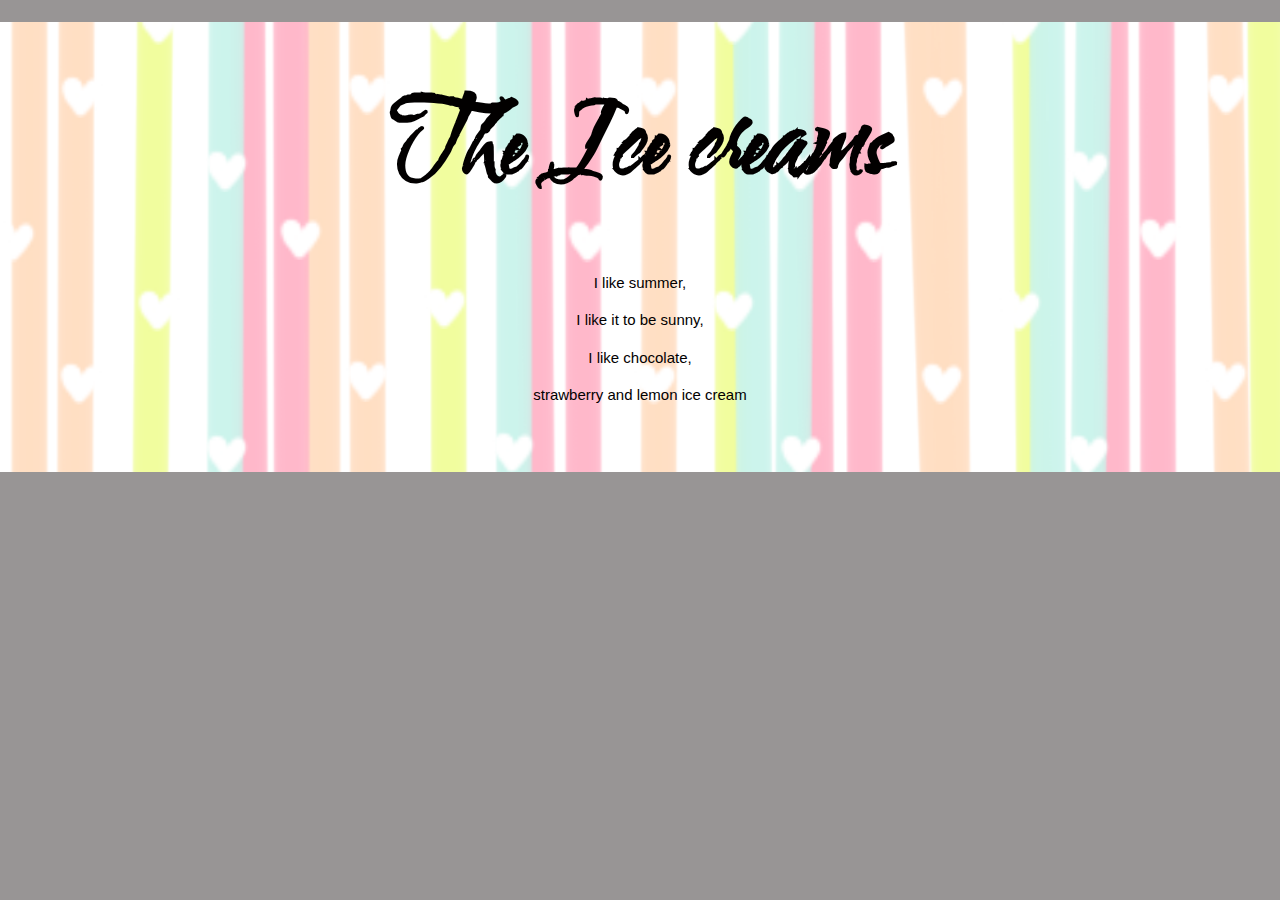
==== exercise2/index.html @ 6c70a51b "ya no se ni lo que modifique" ====
<!DOCTYPE html>
<html lang="en">

<head>
    <meta charset="UTF-8">
    <meta http-equiv="X-UA-Compatible" content="IE=edge">
    <meta name="viewport" content="width=device-width, initial-scale=1.0">
    <title>Los Helados</title>
    <link rel="preconnect" href="https://fonts.googleapis.com">
    <link rel="preconnect" href="https://fonts.googleapis.com">
    <link rel="preconnect" href="https://fonts.gstatic.com" crossorigin>
    <link href="https://fonts.googleapis.com/css2?family=Lobster&family=Water+Brush&display=swap" rel="stylesheet">
    <link rel="stylesheet" href="style.css">
</head>

<body>
    <header id="Headboard" class="grid">
        <div class="headpag"></div>
        <div class="contentwrap">
            <h1>The Ice creams</h1>
            <p>I like summer,</p>
            <p>I like it to be sunny,</p>
            <p> I like chocolate,</p>
            <p> strawberry and lemon ice cream</p>
        </div>
    </header>
    <main id="benefits" class="gallery">
        <h2>benefits of ice creams</h2>
        

    </main>

</body>

</html>
---- exercise2/style.css ----
body {
    margin: 0;
    font-family: Cambria, Cochin, Georgia, Times, 'Times New Roman', serif;
    background: rgb(152, 149, 149);
    color: rgb(5, 0, 0);
    font-size: 1.1em;
    line-height: 1.5;
    text-align: center;
}

header{
    position: absolute;
    background: rgb(0, 0, 0) url(img/imagencabecera.jpeg);
    background-position: center;
    background-repeat: no-repeat;
    background-size: cover;
    width: 100%;
    height: 450px;
}
h1 {
    display: block;
    font-size: 2em;
    margin-block-start: 0.67em;
    margin-block-end: 0.67em;
    margin-inline-start: 0px;
    margin-inline-end: 0px;
    font-weight: bold;
}

#Headboard {
    background-position-x: -20%;
    font-family:  'Water Brush', cursive;
    min-height: 450px;
    color: #020000;
    text-align: center;
    padding: auto;
  }
  h1{
      font-size:xx-large;
      font-size: 100px;
      margin: 50px;
      padding: 0%;
  }
  
  p {
      font-family: 'Franklin Gothic Medium', 'Arial Narrow', Arial, sans-serif;
      font-size:xx-large;
      font-size: 15px;
  }
  table{
      border-color: #020000;
  }
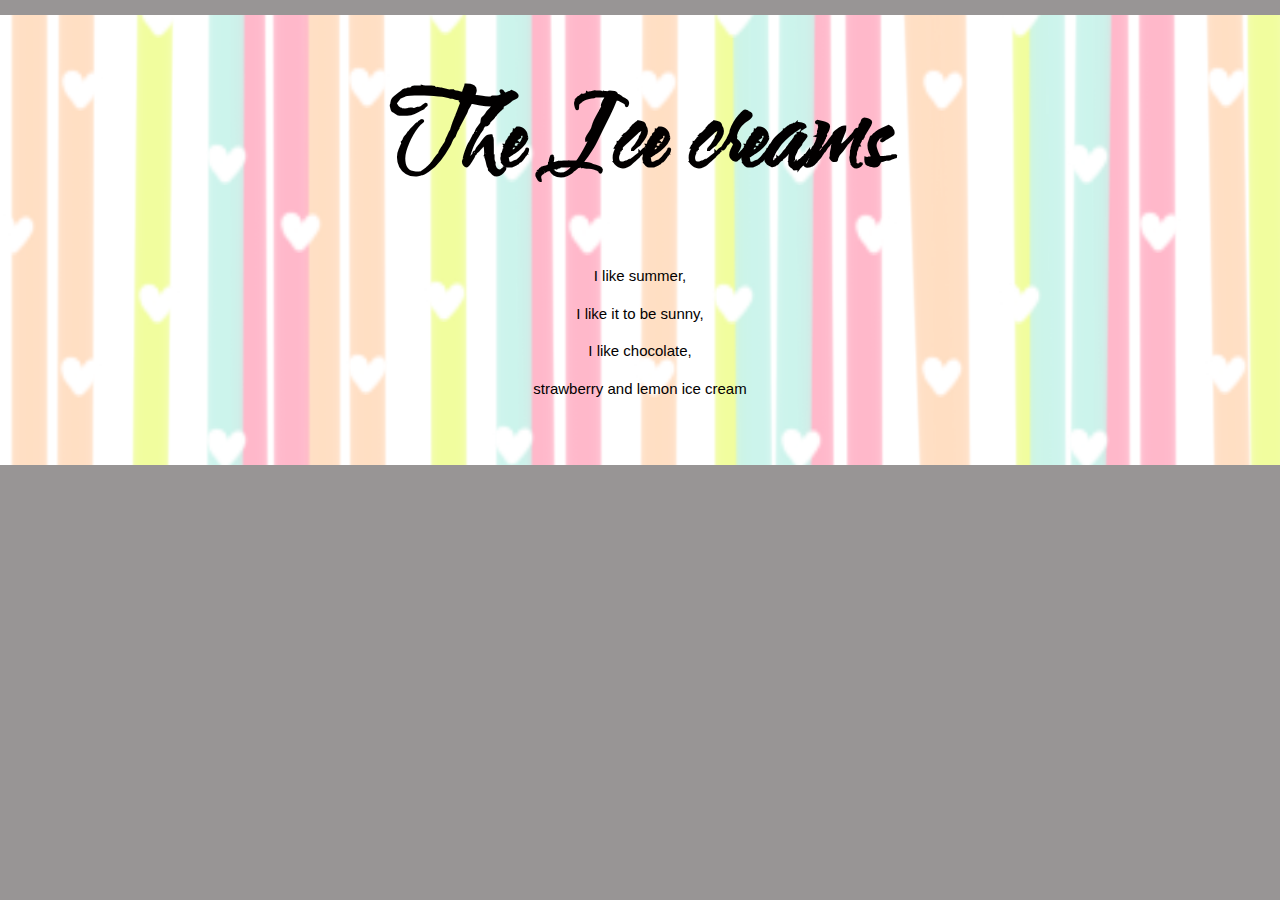
==== commit 85032570: "agrega div row" ====
--- a/exercise2/index.html
+++ b/exercise2/index.html
@@ -24,11 +24,16 @@
             <p> strawberry and lemon ice cream</p>
         </div>
     </header>
-    <main id="benefits" class="gallery">
-        <h2>benefits of ice creams</h2>
+    <div class="content">
+
+        <p> 
+            kgksdjñlkdf<jñaksdçñalfll 
+        </p>
         
+           </div>
 
-    </main>
+
+  
 
 </body>
 
--- a/exercise2/style.css
+++ b/exercise2/style.css
@@ -47,8 +47,11 @@
       font-size:xx-large;
       font-size: 15px;
   }
-  table{
-      border-color: #020000;
-  }
 
-  +    /* Section A */
+
+    #section-a {
+        background: #e32828;
+        color: #333;
+        padding-bottom: 2em;
+      }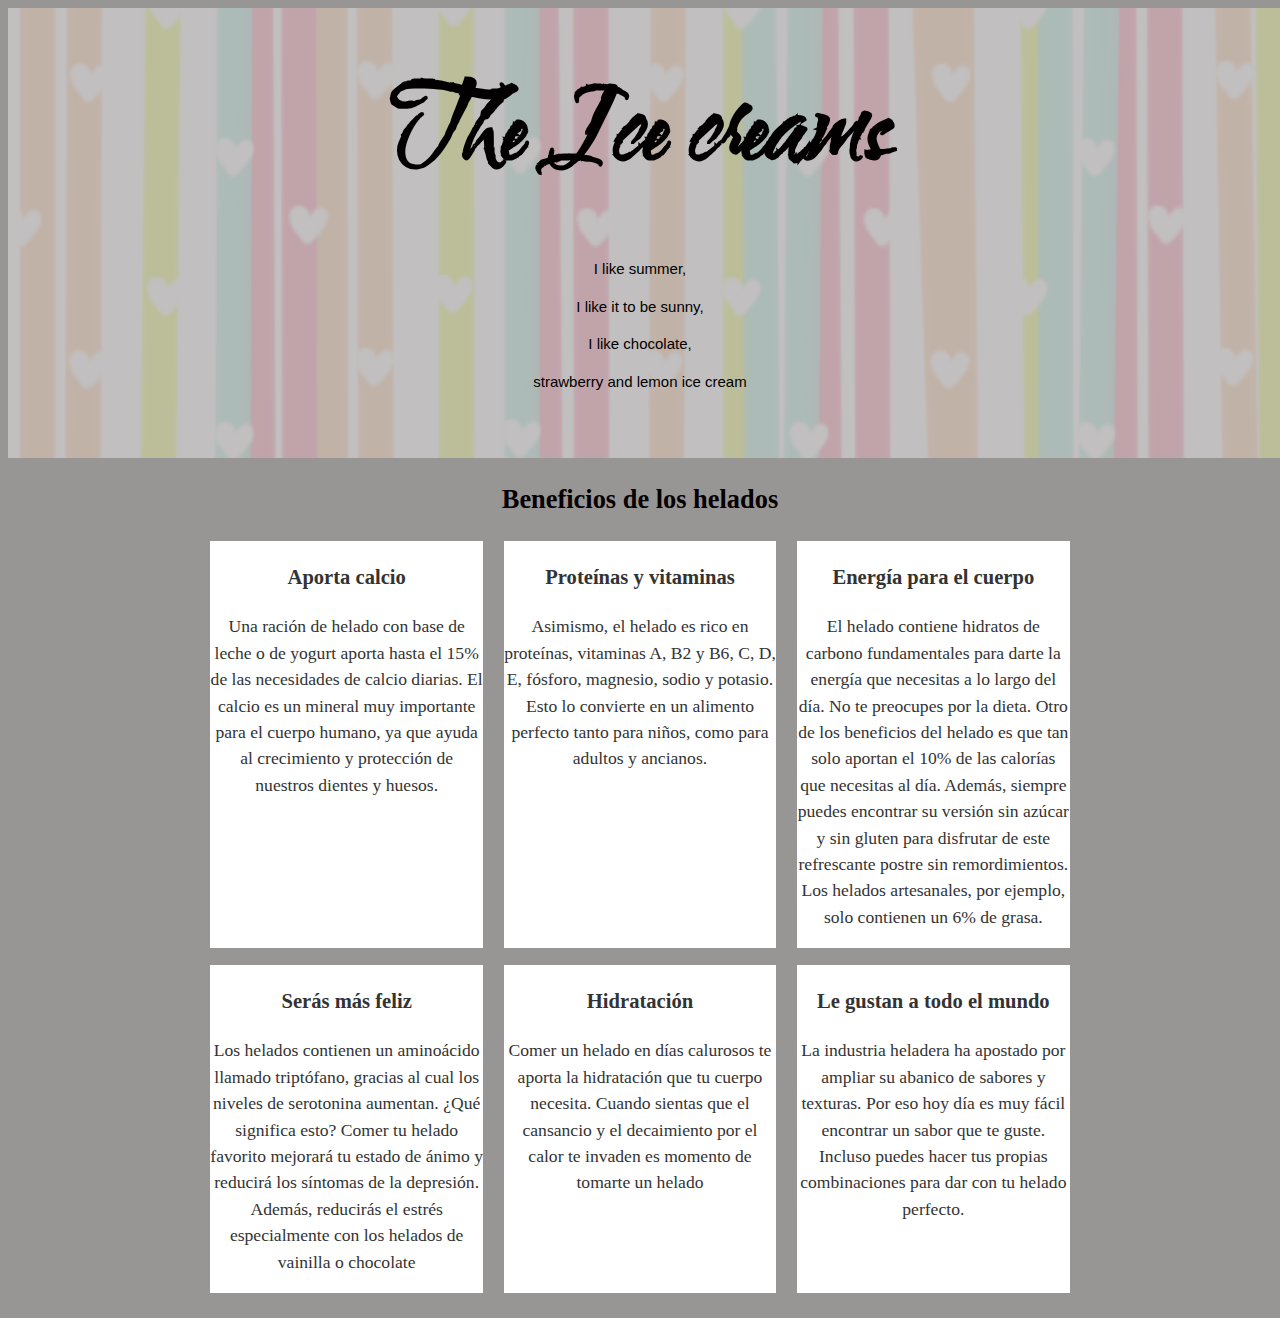
==== commit 475470e6: "agragados los textos de la seccion a" ====
--- a/exercise2/index.html
+++ b/exercise2/index.html
@@ -24,16 +24,99 @@
             <p> strawberry and lemon ice cream</p>
         </div>
     </header>
-    <div class="content">
 
-        <p> 
-            kgksdjñlkdf<jñaksdçñalfll 
-        </p>
-        
-           </div>
+    <main id="main">
+        <section class="grid" id="section-b">
+            <div class="contentwrap">
+                <h2 id="dos">Beneficios de los helados</h2>
+
+                <div>
+                    <ul>
+                        <li>
+                            <div>
+                                <!--falta imagen-->
+                                <img alt="">
+                                <div class="card-content">
+                                    <h3 class="card-title">Aporta calcio</h3>
+                                     <p>Una ración de helado con base de leche o de yogurt aporta hasta el 15% de las necesidades de calcio diarias. El calcio es un mineral muy importante para el cuerpo humano, ya que ayuda al crecimiento y protección de nuestros dientes y huesos. </p>
+                                </div>
+                            </div>
+                        </li>
+                        <li>
+                            <div>
+                                <!--falta imagen-->
+                                <img alt="">
+                                <div class="card-content">
+                                    <h3 class="card-title">Proteínas y vitaminas</h3>
+                                     <p>Asimismo, el helado es rico en proteínas, vitaminas A, B2 y B6, C, D, E, fósforo, magnesio, sodio y potasio. Esto lo convierte en un alimento perfecto tanto para niños, como para adultos y ancianos.</p>
+                                </div>
+                            </div>
+                        </li>
+                        <li>
+                            <div class="card">
+                                <!--falta imagen-->
+                                <img alt="">
+                                <div class="card-content">
+                                    <h3 class="card-title">Energía para el cuerpo</h3>
+                                    <p>El helado contiene hidratos de carbono fundamentales para darte la energía que necesitas a lo largo del día. No te preocupes por la dieta. Otro de los beneficios del helado es que tan solo aportan el 10% de las calorías que necesitas al día. Además, siempre puedes encontrar su versión sin azúcar y sin gluten para disfrutar de este refrescante postre sin remordimientos. Los helados artesanales, por ejemplo, solo contienen un 6% de grasa. </p>
+                                </div>
+                            </div>
+                        </li>
+
+                    </ul>
+
+                </div>
+            </div>
+
+        </section>
+
+        <section class="grid" id="section-a">
+            <div class="contentwrap">
+                <div>
+                    <ul>
+                        <li>
+                            <div>
+                                <!--falta imagen-->
+                                <img alt="">
+                                <div class="card-content">
+                                    <h3 class="card-title">Serás más feliz</h3>
+                                    <p>Los helados contienen un aminoácido llamado triptófano, gracias al cual los niveles de serotonina aumentan. ¿Qué significa esto? Comer tu helado favorito mejorará tu estado de ánimo y reducirá los síntomas de la depresión. Además, reducirás el estrés especialmente con los helados de vainilla o chocolate</p>
+                                </div>
+                            </div>
+                        </li>
+                        <li>
+                            <div>
+                                <!--falta imagen-->
+                                <img alt="">
+                                <div class="card-content">
+                                    <h3 class="card-title">Hidratación</h3>
+                                    <p>Comer un helado en días calurosos te aporta la hidratación que tu cuerpo necesita. Cuando sientas que el cansancio y el decaimiento por el calor te invaden es momento de tomarte un helado</p>
+                                </div>
+                            </div>
+                        </li>
+                        <li>
+                            <div class="card">
+                                <!--falta imagen-->
+                                <img alt="">
+                                <div class="card-content">
+                                    <h3 class="card-title">Le gustan a todo el mundo</h3>
+                                    <p>La industria heladera ha apostado por ampliar su abanico de sabores y texturas. Por eso hoy día es muy fácil encontrar un sabor que te guste. Incluso puedes hacer tus propias combinaciones para dar con tu helado perfecto.</p>
+                                </div>
+                            </div>
+                        </li>
+
+                    </ul>
+
+                </div>
+            </div>
+
+        </section>
 
 
-  
+    </main>
+
+
+
 
 </body>
 
--- a/exercise2/style.css
+++ b/exercise2/style.css
@@ -1,5 +1,4 @@
 body {
-    margin: 0;
     font-family: Cambria, Cochin, Georgia, Times, 'Times New Roman', serif;
     background: rgb(152, 149, 149);
     color: rgb(5, 0, 0);
@@ -8,23 +7,28 @@
     text-align: center;
 }
 
-header{
+#Headboard .headpag {
     position: absolute;
-    background: rgb(0, 0, 0) url(img/imagencabecera.jpeg);
+    background: #333 url(img/imagencabecera.jpeg);
     background-position: center;
     background-repeat: no-repeat;
     background-size: cover;
     width: 100%;
     height: 450px;
+    z-index: -1;
+    opacity: 0.4;
 }
+
 h1 {
     display: block;
-    font-size: 2em;
     margin-block-start: 0.67em;
     margin-block-end: 0.67em;
     margin-inline-start: 0px;
     margin-inline-end: 0px;
     font-weight: bold;
+    font-size: 100px;
+    margin: 50px;
+    padding: 0%;
 }
 
 #Headboard {
@@ -34,24 +38,50 @@
     color: #020000;
     text-align: center;
     padding: auto;
-  }
-  h1{
-      font-size:xx-large;
-      font-size: 100px;
-      margin: 50px;
-      padding: 0%;
-  }
+}
   
-  p {
-      font-family: 'Franklin Gothic Medium', 'Arial Narrow', Arial, sans-serif;
-      font-size:xx-large;
-      font-size: 15px;
-  }
+#Headboard p {
+    font-family: 'Franklin Gothic Medium', 'Arial Narrow', Arial, sans-serif;
+    font-size:xx-large;
+    font-size: 15px;
+}
 
-    /* Section A */
+table {
+    border: #020000;
+}
 
-    #section-a {
-        background: #e32828;
-        color: #333;
-        padding-bottom: 2em;
-      }+.grid {
+    display: grid;
+    grid-template-columns: 1fr repeat(2, minmax(auto, 25em)) 1fr;
+}
+
+.contentwrap {
+    grid-column: 2/4;
+    grid-column-start: 2;
+    grid-column-end: 4;
+}
+
+main {
+    display: block;
+}
+
+img {
+    display: block;
+    width: 100%;
+    height: auto;
+}
+
+li {
+    margin-bottom: 1em;
+    background: #fff;
+    color: #333;
+    width: 31%;
+}
+
+ul {
+    list-style: none;
+    margin: 0;
+    padding: 0;
+    display: flex;
+    justify-content: space-around;
+}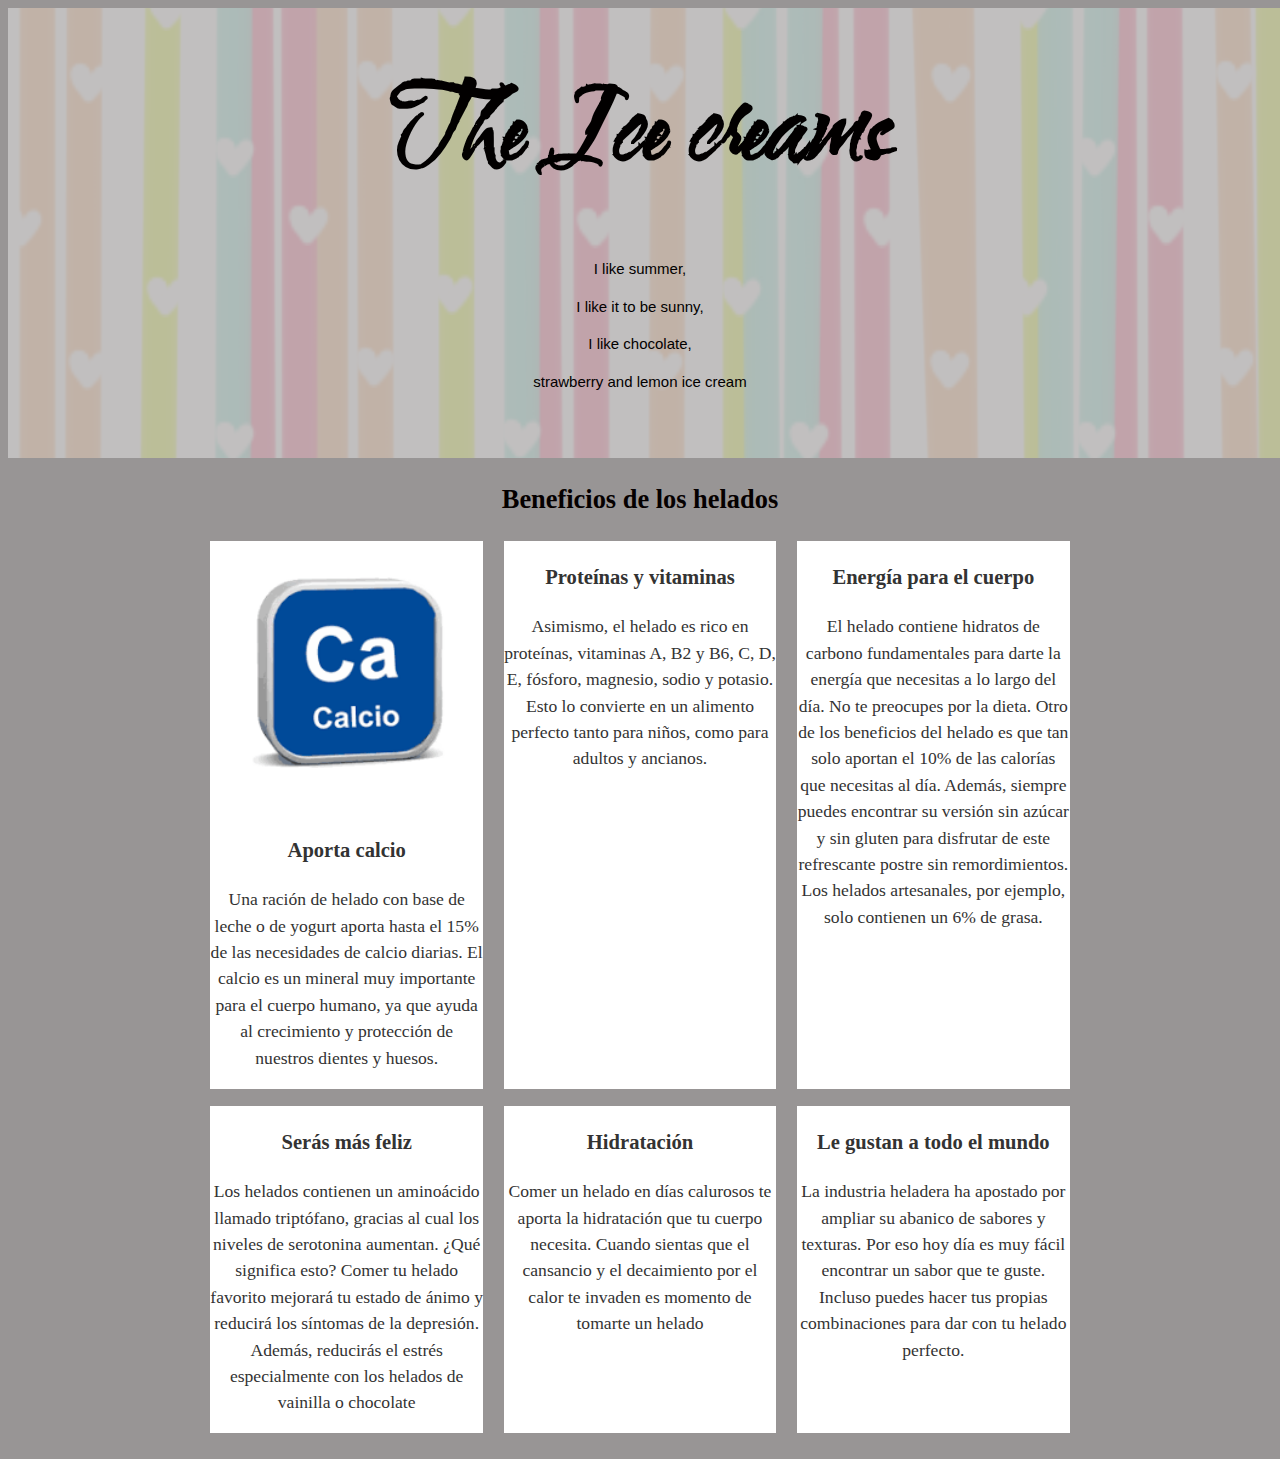
==== commit 5e1b12cb: "comoque la omagenes en el repositorio" ====
--- a/exercise2/index.html
+++ b/exercise2/index.html
@@ -35,7 +35,7 @@
                         <li>
                             <div>
                                 <!--falta imagen-->
-                                <img alt="">
+                                <img src="img/calcio.png" alt="Logo del calcio de la tabala periodica">
                                 <div class="card-content">
                                     <h3 class="card-title">Aporta calcio</h3>
                                      <p>Una ración de helado con base de leche o de yogurt aporta hasta el 15% de las necesidades de calcio diarias. El calcio es un mineral muy importante para el cuerpo humano, ya que ayuda al crecimiento y protección de nuestros dientes y huesos. </p>
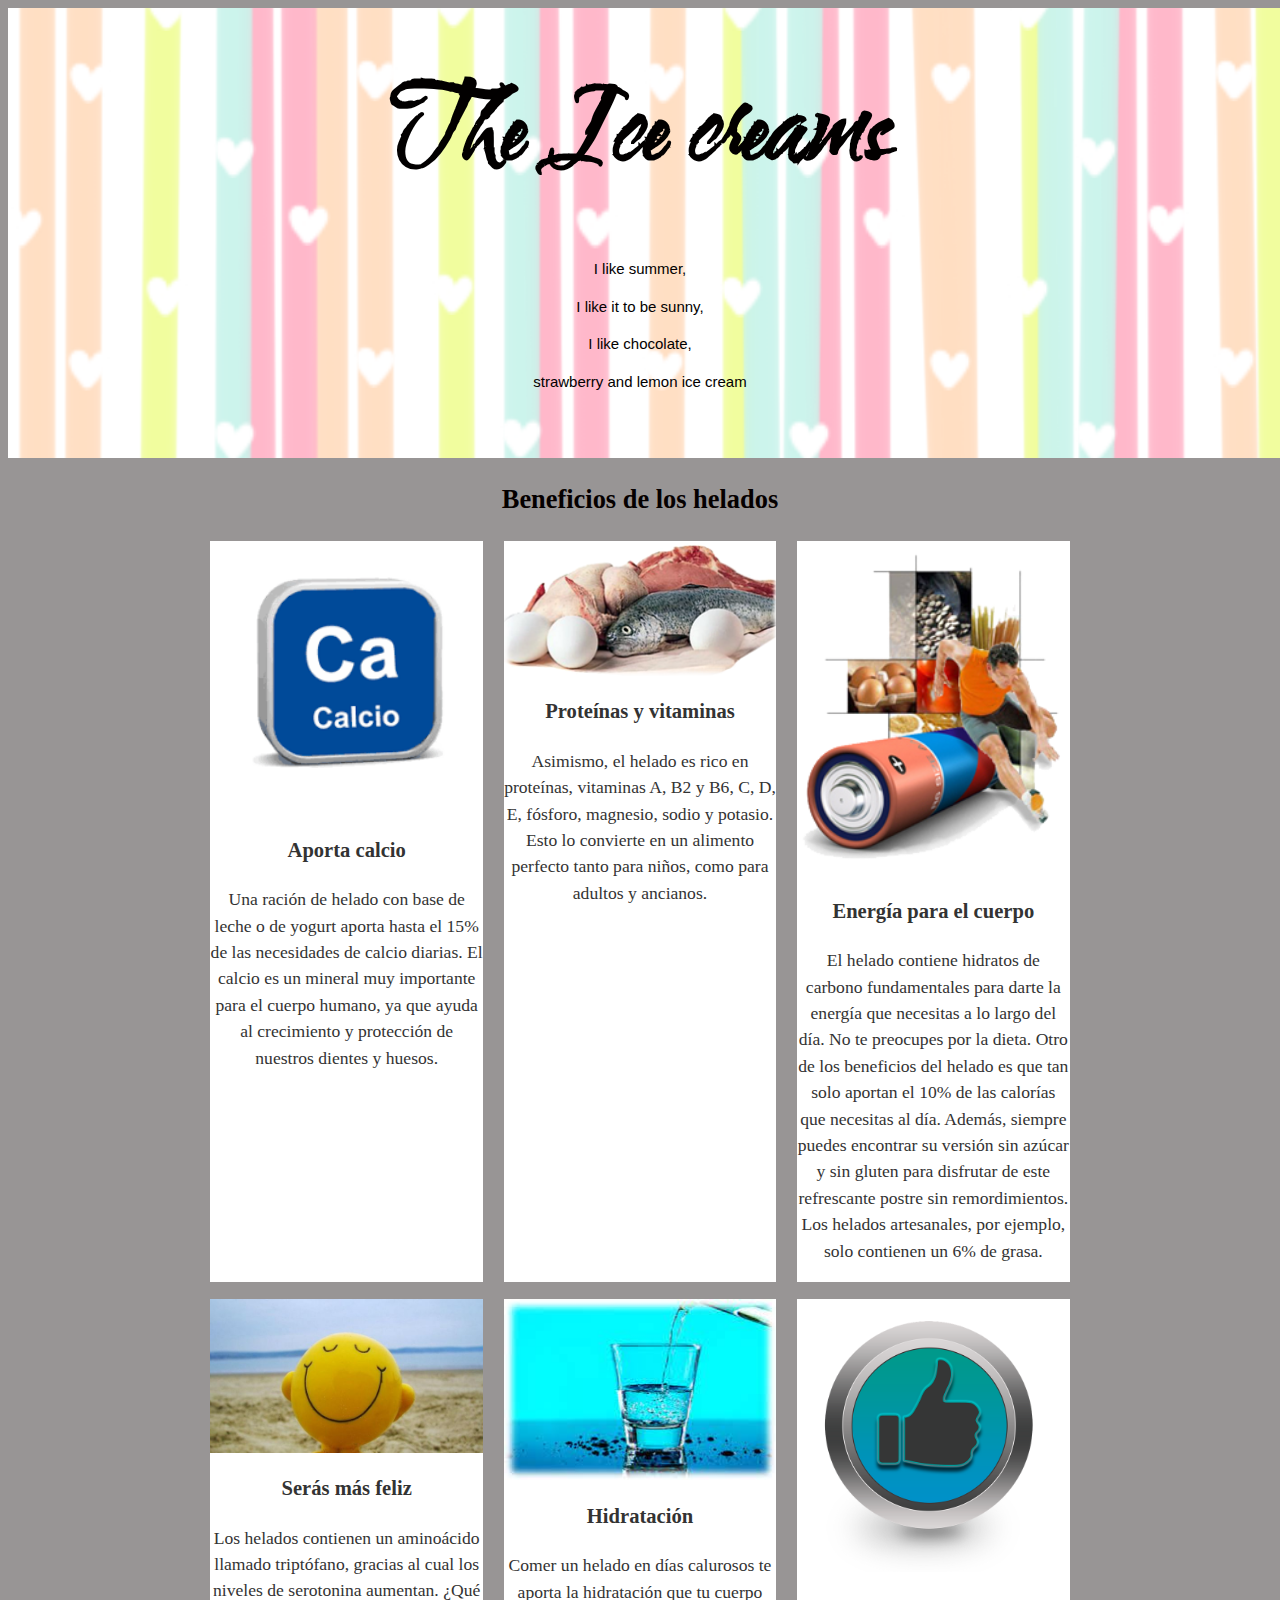
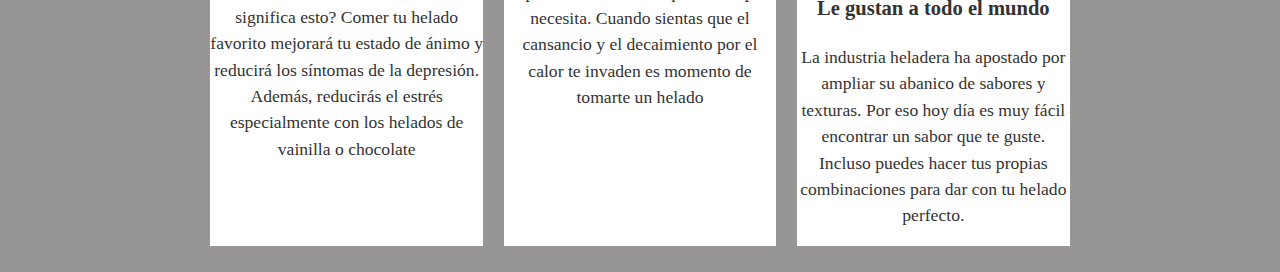
==== commit 163f9fc8: "agrgar imagenes de la seccion a" ====
--- a/exercise2/index.html
+++ b/exercise2/index.html
@@ -34,7 +34,6 @@
                     <ul>
                         <li>
                             <div>
-                                <!--falta imagen-->
                                 <img src="img/calcio.png" alt="Logo del calcio de la tabala periodica">
                                 <div class="card-content">
                                     <h3 class="card-title">Aporta calcio</h3>
@@ -44,8 +43,7 @@
                         </li>
                         <li>
                             <div>
-                                <!--falta imagen-->
-                                <img alt="">
+                                <img src="img/proteinas.png" alt="proteinas carne, pollo y pescado">
                                 <div class="card-content">
                                     <h3 class="card-title">Proteínas y vitaminas</h3>
                                      <p>Asimismo, el helado es rico en proteínas, vitaminas A, B2 y B6, C, D, E, fósforo, magnesio, sodio y potasio. Esto lo convierte en un alimento perfecto tanto para niños, como para adultos y ancianos.</p>
@@ -54,8 +52,7 @@
                         </li>
                         <li>
                             <div class="card">
-                                <!--falta imagen-->
-                                <img alt="">
+                                <img src="img/energia.png" alt="persona con una bateria">
                                 <div class="card-content">
                                     <h3 class="card-title">Energía para el cuerpo</h3>
                                     <p>El helado contiene hidratos de carbono fundamentales para darte la energía que necesitas a lo largo del día. No te preocupes por la dieta. Otro de los beneficios del helado es que tan solo aportan el 10% de las calorías que necesitas al día. Además, siempre puedes encontrar su versión sin azúcar y sin gluten para disfrutar de este refrescante postre sin remordimientos. Los helados artesanales, por ejemplo, solo contienen un 6% de grasa. </p>
@@ -76,8 +73,7 @@
                     <ul>
                         <li>
                             <div>
-                                <!--falta imagen-->
-                                <img alt="">
+                                <img src="img/serfeliz.jpeg" alt="emogi de cara feliz">
                                 <div class="card-content">
                                     <h3 class="card-title">Serás más feliz</h3>
                                     <p>Los helados contienen un aminoácido llamado triptófano, gracias al cual los niveles de serotonina aumentan. ¿Qué significa esto? Comer tu helado favorito mejorará tu estado de ánimo y reducirá los síntomas de la depresión. Además, reducirás el estrés especialmente con los helados de vainilla o chocolate</p>
@@ -86,8 +82,7 @@
                         </li>
                         <li>
                             <div>
-                                <!--falta imagen-->
-                                <img alt="">
+                                <img src="img/hidratacion.jpeg" alt="vaso con agua">
                                 <div class="card-content">
                                     <h3 class="card-title">Hidratación</h3>
                                     <p>Comer un helado en días calurosos te aporta la hidratación que tu cuerpo necesita. Cuando sientas que el cansancio y el decaimiento por el calor te invaden es momento de tomarte un helado</p>
@@ -96,8 +91,7 @@
                         </li>
                         <li>
                             <div class="card">
-                                <!--falta imagen-->
-                                <img alt="">
+                                <img src="img/me gusta.png" alt="">
                                 <div class="card-content">
                                     <h3 class="card-title">Le gustan a todo el mundo</h3>
                                     <p>La industria heladera ha apostado por ampliar su abanico de sabores y texturas. Por eso hoy día es muy fácil encontrar un sabor que te guste. Incluso puedes hacer tus propias combinaciones para dar con tu helado perfecto.</p>
--- a/exercise2/style.css
+++ b/exercise2/style.css
@@ -16,7 +16,6 @@
     width: 100%;
     height: 450px;
     z-index: -1;
-    opacity: 0.4;
 }
 
 h1 {
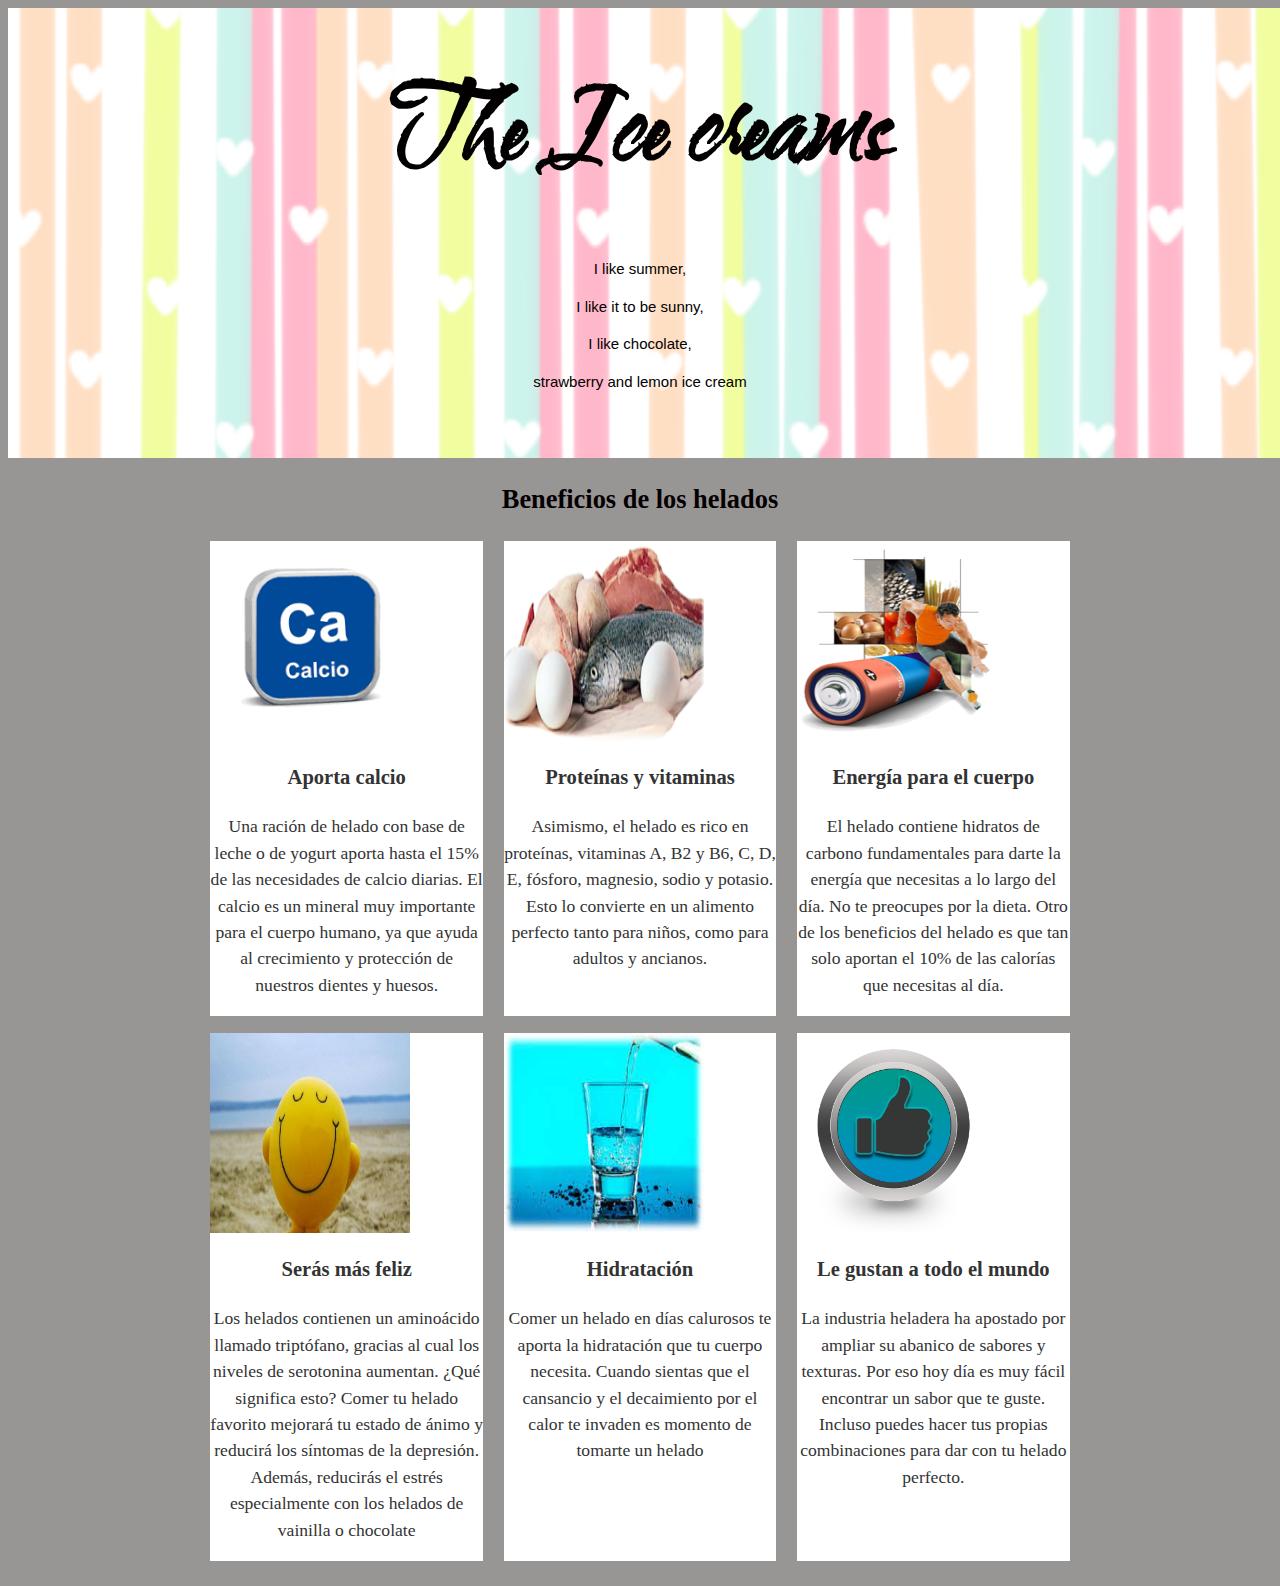
==== commit b762072b: "se agregaro y ajustaron imagenes" ====
--- a/exercise2/index.html
+++ b/exercise2/index.html
@@ -55,7 +55,7 @@
                                 <img src="img/energia.png" alt="persona con una bateria">
                                 <div class="card-content">
                                     <h3 class="card-title">Energía para el cuerpo</h3>
-                                    <p>El helado contiene hidratos de carbono fundamentales para darte la energía que necesitas a lo largo del día. No te preocupes por la dieta. Otro de los beneficios del helado es que tan solo aportan el 10% de las calorías que necesitas al día. Además, siempre puedes encontrar su versión sin azúcar y sin gluten para disfrutar de este refrescante postre sin remordimientos. Los helados artesanales, por ejemplo, solo contienen un 6% de grasa. </p>
+                                    <p>El helado contiene hidratos de carbono fundamentales para darte la energía que necesitas a lo largo del día. No te preocupes por la dieta. Otro de los beneficios del helado es que tan solo aportan el 10% de las calorías que necesitas al día. </p>
                                 </div>
                             </div>
                         </li>
@@ -91,7 +91,7 @@
                         </li>
                         <li>
                             <div class="card">
-                                <img src="img/me gusta.png" alt="">
+                                <img src="img/me gusta.png" alt="una mano con pulgar arriba">
                                 <div class="card-content">
                                     <h3 class="card-title">Le gustan a todo el mundo</h3>
                                     <p>La industria heladera ha apostado por ampliar su abanico de sabores y texturas. Por eso hoy día es muy fácil encontrar un sabor que te guste. Incluso puedes hacer tus propias combinaciones para dar con tu helado perfecto.</p>
--- a/exercise2/style.css
+++ b/exercise2/style.css
@@ -65,9 +65,10 @@
 }
 
 img {
+    background-position-x: center;
     display: block;
-    width: 100%;
-    height: auto;
+    width: 200px;
+    height: 200px;
 }
 
 li {
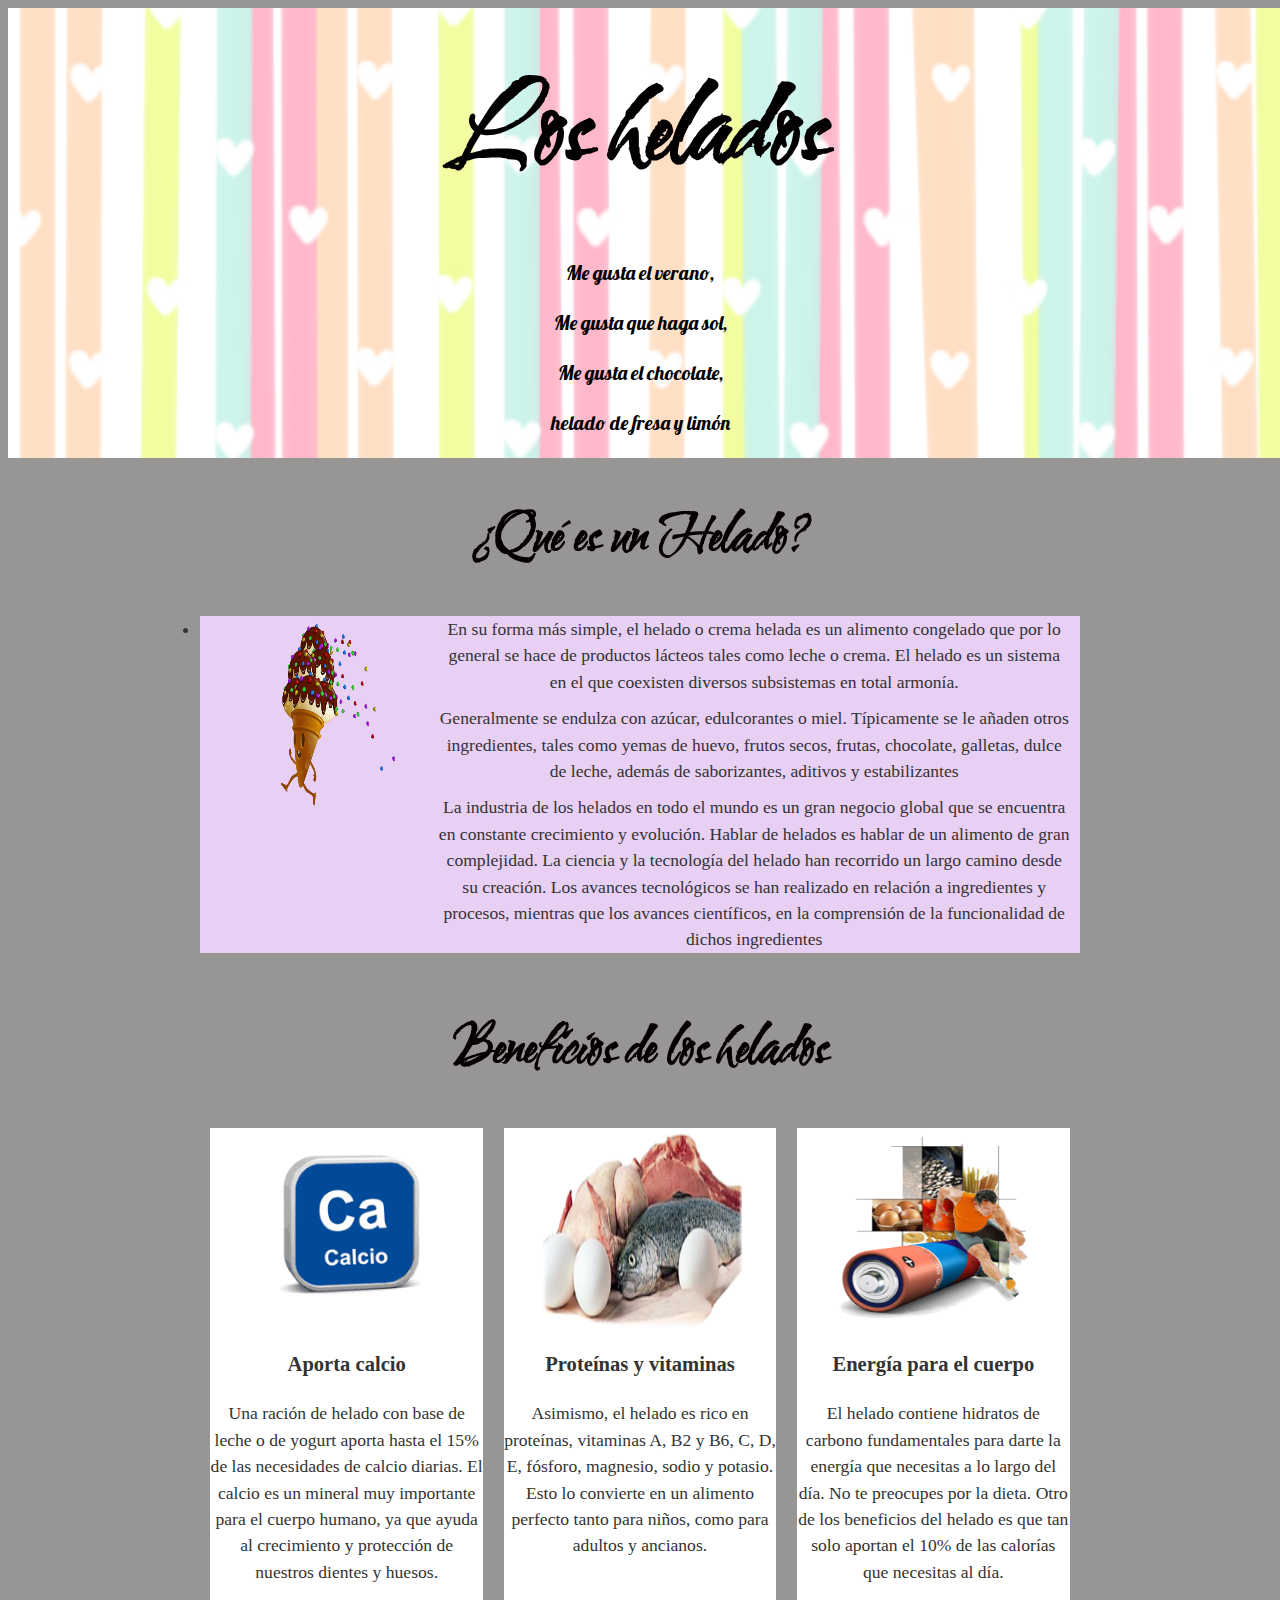
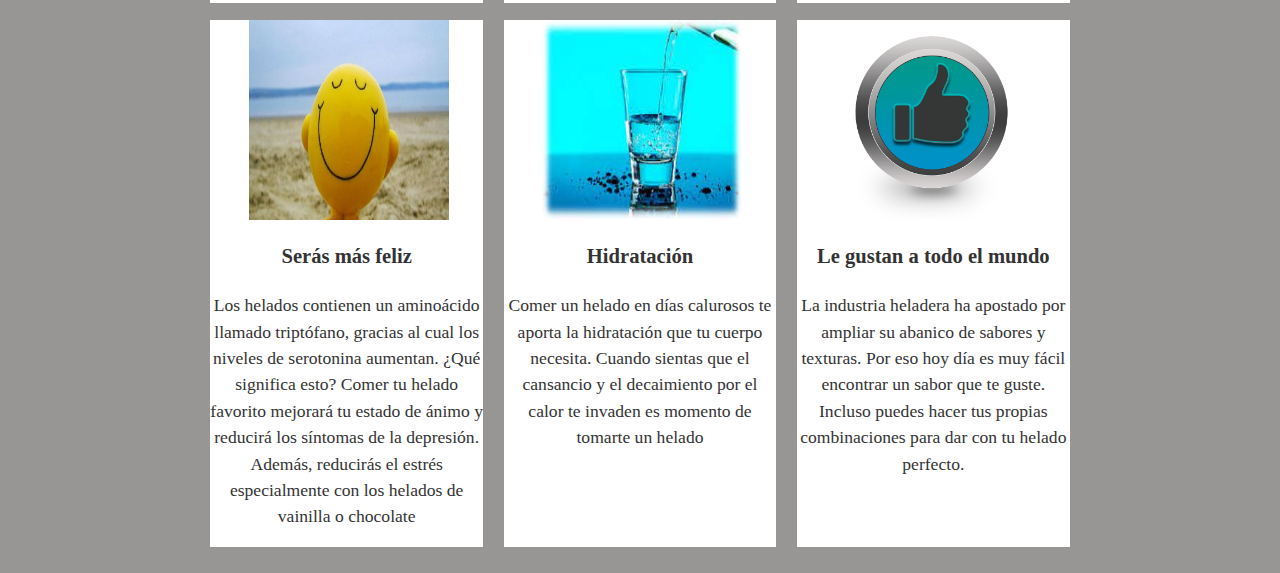
==== commit e8b34c41: "agrege imagen y texto en el main" ====
--- a/exercise2/index.html
+++ b/exercise2/index.html
@@ -10,6 +10,9 @@
     <link rel="preconnect" href="https://fonts.googleapis.com">
     <link rel="preconnect" href="https://fonts.gstatic.com" crossorigin>
     <link href="https://fonts.googleapis.com/css2?family=Lobster&family=Water+Brush&display=swap" rel="stylesheet">
+    <link rel="preconnect" href="https://fonts.googleapis.com">
+    <link rel="preconnect" href="https://fonts.gstatic.com" crossorigin>
+    <link href="https://fonts.googleapis.com/css2?family=Lobster&family=Water+Brush&display=swap" rel="stylesheet">
     <link rel="stylesheet" href="style.css">
 </head>
 
@@ -17,15 +20,41 @@
     <header id="Headboard" class="grid">
         <div class="headpag"></div>
         <div class="contentwrap">
-            <h1>The Ice creams</h1>
-            <p>I like summer,</p>
-            <p>I like it to be sunny,</p>
-            <p> I like chocolate,</p>
-            <p> strawberry and lemon ice cream</p>
+            <h1>Los helados</h1>
+            <p>Me gusta el verano,</p>
+            <p>Me gusta que haga sol,</p>
+            <p> Me gusta el chocolate,</p>
+            <p> helado de fresa y limón</p>
         </div>
     </header>
 
     <main id="main">
+        <section class="grid" id="section-x">
+            <div class="contentwrap">
+                <h2 id="dos">¿Qué es un Helado?</h2>
+                <li>
+                    <div>
+                        <img src="img/helado.webp" alt="Helado de cono que corre">
+                        <div class="card-content">
+                            <p>En su forma más simple, el helado o crema helada es un alimento congelado que por lo
+                                general se hace de productos lácteos tales como leche o crema. El helado es un sistema
+                                en el que coexisten diversos subsistemas en total armonía.</p>
+                            <p>Generalmente se endulza con azúcar, edulcorantes o miel. Típicamente se le añaden otros
+                                ingredientes, tales como yemas de huevo, frutos secos, frutas, chocolate, galletas,
+                                dulce de leche, además de saborizantes, aditivos y estabilizantes</p>
+                            <p>La industria de los helados en todo el mundo es un gran negocio global que se encuentra
+                                en constante crecimiento y evolución. Hablar de helados es hablar de un alimento de gran
+                                complejidad. La ciencia y la tecnología del helado han recorrido un largo camino desde
+                                su creación. Los avances tecnológicos se han realizado en relación a ingredientes y
+                                procesos, mientras que los avances científicos, en la comprensión de la funcionalidad de
+                                dichos ingredientes</p>
+                        </div>
+                    </div>
+            </div>
+            </li>
+            </div>
+        </section>
+
         <section class="grid" id="section-b">
             <div class="contentwrap">
                 <h2 id="dos">Beneficios de los helados</h2>
@@ -37,7 +66,14 @@
                                 <img src="img/calcio.png" alt="Logo del calcio de la tabala periodica">
                                 <div class="card-content">
                                     <h3 class="card-title">Aporta calcio</h3>
-                                     <p>Una ración de helado con base de leche o de yogurt aporta hasta el 15% de las necesidades de calcio diarias. El calcio es un mineral muy importante para el cuerpo humano, ya que ayuda al crecimiento y protección de nuestros dientes y huesos. </p>
+                                    <p class="card-content">Una ración de helado con base de leche o de yogurt aporta
+                                        hasta el 15% de
+                                        las
+                                        necesidades de calcio diarias. El calcio es un mineral muy importante
+                                        para el
+                                        cuerpo humano, ya que ayuda al crecimiento y protección de nuestros
+                                        dientes y
+                                        huesos. </p>
                                 </div>
                             </div>
                         </li>
@@ -46,7 +82,11 @@
                                 <img src="img/proteinas.png" alt="proteinas carne, pollo y pescado">
                                 <div class="card-content">
                                     <h3 class="card-title">Proteínas y vitaminas</h3>
-                                     <p>Asimismo, el helado es rico en proteínas, vitaminas A, B2 y B6, C, D, E, fósforo, magnesio, sodio y potasio. Esto lo convierte en un alimento perfecto tanto para niños, como para adultos y ancianos.</p>
+                                    <p>Asimismo, el helado es rico en proteínas, vitaminas A, B2 y B6, C, D, E,
+                                        fósforo,
+                                        magnesio, sodio y potasio. Esto lo convierte en un alimento perfecto
+                                        tanto para
+                                        niños, como para adultos y ancianos.</p>
                                 </div>
                             </div>
                         </li>
@@ -55,7 +95,11 @@
                                 <img src="img/energia.png" alt="persona con una bateria">
                                 <div class="card-content">
                                     <h3 class="card-title">Energía para el cuerpo</h3>
-                                    <p>El helado contiene hidratos de carbono fundamentales para darte la energía que necesitas a lo largo del día. No te preocupes por la dieta. Otro de los beneficios del helado es que tan solo aportan el 10% de las calorías que necesitas al día. </p>
+                                    <p>El helado contiene hidratos de carbono fundamentales para darte la
+                                        energía que
+                                        necesitas a lo largo del día. No te preocupes por la dieta. Otro de los
+                                        beneficios del helado es que tan solo aportan el 10% de las calorías que
+                                        necesitas al día. </p>
                                 </div>
                             </div>
                         </li>
@@ -76,7 +120,14 @@
                                 <img src="img/serfeliz.jpeg" alt="emogi de cara feliz">
                                 <div class="card-content">
                                     <h3 class="card-title">Serás más feliz</h3>
-                                    <p>Los helados contienen un aminoácido llamado triptófano, gracias al cual los niveles de serotonina aumentan. ¿Qué significa esto? Comer tu helado favorito mejorará tu estado de ánimo y reducirá los síntomas de la depresión. Además, reducirás el estrés especialmente con los helados de vainilla o chocolate</p>
+                                    <p>Los helados contienen un aminoácido llamado triptófano, gracias al cual
+                                        los
+                                        niveles de serotonina aumentan. ¿Qué significa esto? Comer tu helado
+                                        favorito
+                                        mejorará tu estado de ánimo y reducirá los síntomas de la depresión.
+                                        Además,
+                                        reducirás el estrés especialmente con los helados de vainilla o
+                                        chocolate</p>
                                 </div>
                             </div>
                         </li>
@@ -85,7 +136,10 @@
                                 <img src="img/hidratacion.jpeg" alt="vaso con agua">
                                 <div class="card-content">
                                     <h3 class="card-title">Hidratación</h3>
-                                    <p>Comer un helado en días calurosos te aporta la hidratación que tu cuerpo necesita. Cuando sientas que el cansancio y el decaimiento por el calor te invaden es momento de tomarte un helado</p>
+                                    <p>Comer un helado en días calurosos te aporta la hidratación que tu cuerpo
+                                        necesita. Cuando sientas que el cansancio y el decaimiento por el calor
+                                        te
+                                        invaden es momento de tomarte un helado</p>
                                 </div>
                             </div>
                         </li>
@@ -94,7 +148,11 @@
                                 <img src="img/me gusta.png" alt="una mano con pulgar arriba">
                                 <div class="card-content">
                                     <h3 class="card-title">Le gustan a todo el mundo</h3>
-                                    <p>La industria heladera ha apostado por ampliar su abanico de sabores y texturas. Por eso hoy día es muy fácil encontrar un sabor que te guste. Incluso puedes hacer tus propias combinaciones para dar con tu helado perfecto.</p>
+                                    <p>La industria heladera ha apostado por ampliar su abanico de sabores y
+                                        texturas.
+                                        Por eso hoy día es muy fácil encontrar un sabor que te guste. Incluso
+                                        puedes
+                                        hacer tus propias combinaciones para dar con tu helado perfecto.</p>
                                 </div>
                             </div>
                         </li>
--- a/exercise2/style.css
+++ b/exercise2/style.css
@@ -31,18 +31,19 @@
 }
 
 #Headboard {
-    background-position-x: -20%;
+    background-position-x: -15%;
     font-family:  'Water Brush', cursive;
-    min-height: 450px;
+    min-height: 250px;
     color: #020000;
     text-align: center;
     padding: auto;
 }
   
 #Headboard p {
-    font-family: 'Franklin Gothic Medium', 'Arial Narrow', Arial, sans-serif;
+    font-family: 'Lobster', cursive; 
     font-size:xx-large;
-    font-size: 15px;
+    font-size: 20px;
+    inline-size: 0,5;
 }
 
 table {
@@ -65,10 +66,11 @@
 }
 
 img {
-    background-position-x: center;
+    background-size: auto ;
     display: block;
     width: 200px;
     height: 200px;
+    padding-left: 3vw
 }
 
 li {
@@ -84,4 +86,47 @@
     padding: 0;
     display: flex;
     justify-content: space-around;
+}
+h2{
+    font-family: 'Water Brush', cursive;
+    font-size: xx-large;
+    font-size: 50px;
+}
+
+img {
+    background-size: auto ;
+    display: block;
+    width: 200px;
+    height: 200px;
+    padding-left: 3vw
+}
+
+#section-x li {
+    margin-bottom: 1em;
+    background: rgb(232, 207, 244);
+    color: #333;
+    width: 100%;
+}
+
+#section-x ul {
+    list-style: none;
+    margin: 100;
+    padding: 100;
+    display: flex;
+    justify-content: space-around;
+}
+
+#section-x p{
+    margin: 10px;
+    background-position: center;
+    text-align: center;
+    display: flex;
+    justify-content: space-around;
+} 
+
+#section-x img{
+    float: left;
+    background-color:rgb(232, 207, 244);
+    font-family: monospace;
+    font-size: 400%;
 }